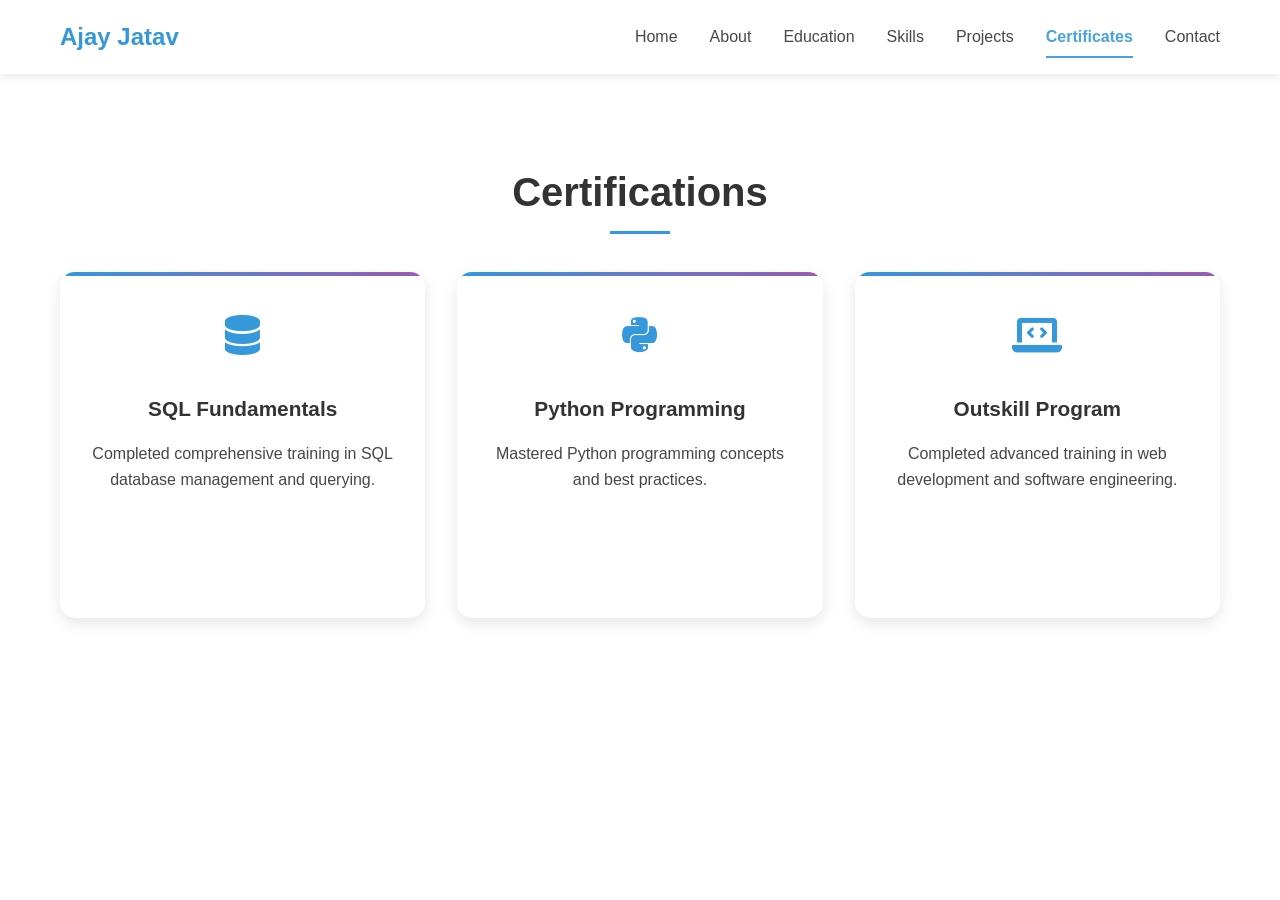
==== certificates.html @ aec564ef "Add files via upload" ====
<!DOCTYPE html>
<html lang="en">
<head>
    <meta charset="UTF-8">
    <meta name="viewport" content="width=device-width, initial-scale=1.0">
    <title>Certificates - Ajay Jatav</title>
    <link rel="stylesheet" href="portfolio-style.css">
    <link href="https://cdnjs.cloudflare.com/ajax/libs/font-awesome/6.0.0/css/all.min.css" rel="stylesheet">
</head>
<body>
    <!-- Navigation -->
    <nav class="navbar">
        <div class="nav-container">
            <div class="nav-logo">
                <a href="index.html">Ajay Jatav</a>
            </div>
            <div class="nav-menu">
                <a href="index.html" class="nav-link">Home</a>
                <a href="about.html" class="nav-link">About</a>
                <a href="education.html" class="nav-link">Education</a>
                <a href="skills.html" class="nav-link">Skills</a>
                <a href="projects.html" class="nav-link">Projects</a>
                <a href="certificates.html" class="nav-link active">Certificates</a>
                <a href="contact.html" class="nav-link">Contact</a>
            </div>
            <div class="hamburger">
                <span></span>
                <span></span>
                <span></span>
            </div>
        </div>
    </nav>

    <!-- Certificates Section -->
    <section id="certificates" class="certificates">
        <div class="container">
            <h2 class="section-title">Certifications</h2>
            <div class="certificates-grid">
                <div class="certificate-card">
                    <div class="certificate-icon">
                        <i class="fas fa-database"></i>
                    </div>
                    <h3>SQL Fundamentals</h3>
                    <p>Completed comprehensive training in SQL database management and querying.</p>
                    <a href="Certificate/SQLcertificate.pdf" target="_blank" class="btn btn-secondary">View Certificate</a>
                </div>
                
                <div class="certificate-card">
                    <div class="certificate-icon">
                        <i class="fab fa-python"></i>
                    </div>
                    <h3>Python Programming</h3>
                    <p>Mastered Python programming concepts and best practices.</p>
                    <a href="Certificate/pythoncertificate.pdf" target="_blank" class="btn btn-secondary">View Certificate</a>
                </div>
                
                <div class="certificate-card">
                    <div class="certificate-icon">
                        <i class="fas fa-laptop-code"></i>
                    </div>
                    <h3>Outskill Program</h3>
                    <p>Completed advanced training in web development and software engineering.</p>
                    <a href="Certificate/outskill.pdf" target="_blank" class="btn btn-secondary">View Certificate</a>
                </div>
            </div>
        </div>
    </section>

    <script src="portfolio-script.js"></script>
</body>
</html>
---- portfolio-style.css ----
/* Theme Variables */
:root {
    /* Light Theme (Default) */
    --bg-color: #ffffff;
    --text-color: #333333;
    --primary-color: #3498db;
    --secondary-color: #2ecc71;
    --accent-color: #9b59b6;
    --card-bg: #ffffff;
    --card-shadow: 0 5px 15px rgba(0, 0, 0, 0.1);
    --nav-bg: rgba(255, 255, 255, 0.95);
    --nav-text: #333333;
    --section-bg: #f9f9f9;
    --border-color: #e0e0e0;
    --hero-overlay: rgba(0, 0, 0, 0.7);
    --input-bg: #ffffff;
    --input-text: #333333;
}

/* Dark Theme */
[data-theme="dark"] {
    --bg-color: #121212;
    --text-color: #f5f5f5;
    --primary-color: #4a90e2;
    --secondary-color: #2ecc71;
    --accent-color: #9b59b6;
    --card-bg: #1e1e1e;
    --card-shadow: 0 5px 15px rgba(0, 0, 0, 0.3);
    --nav-bg: rgba(30, 30, 30, 0.95);
    --nav-text: #f5f5f5;
    --section-bg: #1a1a1a;
    --border-color: #333333;
    --hero-overlay: rgba(0, 0, 0, 0.85);
    --input-bg: #2d2d2d;
    --input-text: #f5f5f5;
}

/* Apply Theme Variables */
body {
    background-color: var(--bg-color);
    color: var(--text-color);
    transition: background-color 0.3s ease, color 0.3s ease;
    font-family: 'Segoe UI', Tahoma, Geneva, Verdana, sans-serif;
    line-height: 1.6;
    overflow-x: hidden;
    padding-top: 80px;
    margin: 0;
    min-height: 100vh;
}

/* Reset and Base Styles */
* {
    margin: 0;
    padding: 0;
    box-sizing: border-box;
}

html {
    scroll-behavior: smooth;
}

.container {
    max-width: 1200px;
    margin: 0 auto;
    padding: 0 20px;
}

/* Navigation */
.navbar {
    position: fixed;
    top: 0;
    width: 100%;
    background: var(--nav-bg);
    color: var(--nav-text);
    backdrop-filter: blur(10px);
    z-index: 1000;
    padding: 1rem 0;
    transition: all 0.3s ease;
    box-shadow: 0 2px 10px rgba(0, 0, 0, 0.1);
}

.nav-container {
    max-width: 1200px;
    margin: 0 auto;
    padding: 0 20px;
    display: flex;
    justify-content: space-between;
    align-items: center;
}

.nav-logo a {
    font-size: 1.5rem;
    font-weight: bold;
    color: var(--primary-color);
    text-decoration: none;
    transition: color 0.3s ease;
}

.nav-logo a:hover {
    color: var(--secondary-color);
}

.nav-menu {
    display: flex;
    gap: 2rem;
}

.nav-link {
    color: var(--nav-text);
    text-decoration: none;
    font-weight: 500;
    transition: color 0.3s ease;
    opacity: 0.9;
    padding: 0.5rem 0;
    position: relative;
}

.nav-link:hover {
    color: var(--primary-color);
    opacity: 1;
}

.nav-link.active {
    color: var(--primary-color);
    font-weight: 600;
}

.nav-link.active::after {
    content: '';
    position: absolute;
    bottom: 0;
    left: 0;
    width: 100%;
    height: 2px;
    background: var(--primary-color);
}

/* Navigation Actions */
.nav-actions {
    display: flex;
    align-items: center;
    gap: 1rem;
}

/* Theme Toggle Button */
.theme-toggle {
    background: none;
    border: none;
    color: var(--nav-text);
    font-size: 1.25rem;
    cursor: pointer;
    padding: 0.5rem;
    border-radius: 50%;
    width: 40px;
    height: 40px;
    display: flex;
    align-items: center;
    justify-content: center;
    transition: all 0.3s ease;
    position: relative;
    overflow: hidden;
    background: var(--card-bg);
}

.theme-toggle i {
    position: absolute;
    transition: all 0.3s ease;
}

.theme-toggle .fa-sun {
    opacity: 0;
    transform: translateY(20px);
}

[data-theme="dark"] .theme-toggle .fa-moon {
    opacity: 0;
    transform: translateY(-20px);
}

[data-theme="dark"] .theme-toggle .fa-sun {
    opacity: 1;
    transform: translateY(0);
}

.theme-toggle:hover {
    background: var(--primary-color);
    color: white;
    transform: scale(1.1);
}

.hamburger {
    display: none;
    flex-direction: column;
    cursor: pointer;
    width: 30px;
    height: 24px;
    justify-content: space-between;
}

.hamburger span {
    width: 100%;
    height: 3px;
    background: var(--nav-text);
    transition: all 0.3s ease;
    border-radius: 2px;
}

/* Portfolio Image */
.portfolio-image-container {
    text-align: center;
    margin: -100px auto 2rem; /* Pull the image up slightly */
    max-width: 300px;
    border-radius: 15px;
    overflow: hidden;
    box-shadow: 0 15px 40px rgba(0, 0, 0, 0.3);
    border: 5px solid rgba(255, 255, 255, 0.1);
    transition: transform 0.3s ease, box-shadow 0.3s ease;
}

.portfolio-image {
    width: 100%;
    height: auto;
    display: block;
    transition: transform 0.3s ease;
}

.portfolio-image:hover {
    transform: translateY(-5px);
    box-shadow: 0 15px 40px rgba(0, 0, 0, 0.3);
}

/* Animated Gradient Background */
@keyframes gradientBG {
    0% { background-position: 0% 50%; }
    50% { background-position: 100% 50%; }
    100% { background-position: 0% 50%; }
}

/* Hero Section */
.hero {
    position: relative;
    min-height: 100vh;
    margin: 0;
    padding: 80px 0; /* Account for fixed navbar */
    overflow: hidden;
    background: linear-gradient(-45deg, #0f2027, #203a43, #2c5364, #0f2027);
    background-size: 400% 400%;
    animation: gradientBG 18s ease infinite;
    display: flex;
    align-items: center;
}

.hero-overlay {
    position: absolute;
    top: 0;
    left: 0;
    width: 100%;
    height: 100%;
    z-index: 2;
    pointer-events: none;
}

.hero-name {
    font-size: 6rem;
    font-weight: 800;
    color: rgba(255, 255, 255, 0.9);
    text-transform: uppercase;
    letter-spacing: 5px;
    margin-bottom: 0.5rem;
    text-shadow: 2px 2px 4px rgba(0, 0, 0, 0.5);
}

.hero-portfolio {
    font-size: 3.5rem;
    font-weight: 600;
    color: rgba(255, 255, 255, 0.85);
    letter-spacing: 3px;
    text-shadow: 2px 2px 4px rgba(0, 0, 0, 0.4);
    margin-bottom: 2rem;
}

.hero-container {
    width: 100%;
    max-width: 1200px;
    margin: 0 auto;
    padding: 0 2rem;
    box-sizing: border-box;
}

.hero-content {
    display: flex;
    flex-wrap: wrap;
    align-items: center;
    gap: 4rem;
    max-width: 100%;
    margin: 0 auto;
}

.hero-text {
    flex: 1;
    min-width: 300px;
    max-width: 600px;
    padding: 2rem 0;
    text-align: left;
}

.hero-image-container {
    flex: 1;
    min-width: 300px;
    max-width: 500px;
    position: relative;
    margin: 0 auto;
}

.profile-image-wrapper {
    position: relative;
    border-radius: 20px;
    overflow: hidden;
    box-shadow: 0 20px 40px rgba(0, 0, 0, 0.3);
    background: rgba(255, 255, 255, 0.05);
    border: 1px solid rgba(255, 255, 255, 0.1);
    transition: transform 0.3s ease, box-shadow 0.3s ease;
}

.profile-image-wrapper:hover {
    transform: translateY(-5px);
    box-shadow: 0 25px 50px rgba(0, 0, 0, 0.4);
}

.profile-image {
    width: 100%;
    height: auto;
    display: block;
    border-radius: 20px;
    transition: transform 0.5s ease;
}

.profile-image-wrapper:hover .profile-image {
    transform: scale(1.02);
}

.hero-content:hover {
    transform: translateY(-5px);
    box-shadow: 0 20px 40px rgba(0, 0, 0, 0.3);
}

.hero-title {
    font-size: 2.5rem;
    margin-bottom: 1.5rem;
    color: #fff;
    text-shadow: 0 2px 4px rgba(0, 0, 0, 0.3);
    line-height: 1.3;
}

.hero-subtitle {
    font-size: 1.5rem;
    margin-bottom: 1.5rem;
    color: #f0f0f0;
    text-shadow: 0 1px 2px rgba(0, 0, 0, 0.3);
}

.hero-description {
    font-size: 1.1rem;
    margin-bottom: 2rem;
    color: #e0e0e0;
    line-height: 1.7;
}

.hero-image {
    flex: 0 0 auto;
}

.profile-img {
    width: 350px;
    height: 350px;
    border-radius: 50%;
    object-fit: cover;
    border: 5px solid rgba(255, 255, 255, 0.3);
    box-shadow: 0 20px 40px rgba(0, 0, 0, 0.3);
    transition: transform 0.3s ease;
}

.profile-img:hover {
    transform: scale(1.05);
}

/* Buttons */
.btn {
    padding: 12px 30px;
    border-radius: 50px;
    text-decoration: none;
    font-weight: 600;
    transition: all 0.3s ease;
    display: inline-block;
    text-align: center;
    cursor: pointer;
    border: 2px solid transparent;
    font-size: 1rem;
    margin: 0.5rem;
}

.btn-primary {
    background: var(--primary-color);
    color: white;
    border-color: var(--primary-color);
}

.btn-primary:hover {
    background: transparent;
    color: var(--primary-color);
    transform: translateY(-3px);
    box-shadow: 0 10px 20px rgba(0, 0, 0, 0.2);
}

.btn-secondary {
    background: transparent;
    color: white;
    border-color: white;
}

.btn-secondary:hover {
    background: white;
    color: var(--primary-color);
    transform: translateY(-3px);
    box-shadow: 0 10px 20px rgba(0, 0, 0, 0.2);
}

.btn-outline {
    background: transparent;
    color: var(--primary-color);
    border: 2px solid var(--primary-color);
}

.btn-outline:hover {
    background: var(--primary-color);
    color: white;
    transform: translateY(-3px);
}

.hero-buttons {
    display: flex;
    gap: 1rem;
    margin: 2rem 0;
    flex-wrap: wrap;
}

.social-links {
    display: flex;
    gap: 1.5rem;
    margin-top: 2rem;
}

.social-links a {
    color: white;
    font-size: 1.5rem;
    transition: all 0.3s ease;
    width: 50px;
    height: 50px;
    display: flex;
    align-items: center;
    justify-content: center;
    border-radius: 50%;
    background: rgba(255, 255, 255, 0.1);
}

.social-links a:hover {
    color: var(--primary-color);
    background: white;
    transform: translateY(-5px);
    box-shadow: 0 5px 15px rgba(0, 0, 0, 0.3);
}

/* Section Styles */
section {
    padding: 80px 0;
    position: relative;
    z-index: 1;
}

.section-title {
    text-align: center;
    font-size: 2.5rem;
    margin-bottom: 3rem;
    color: var(--text-color);
    position: relative;
}

.section-title::after {
    content: '';
    position: absolute;
    bottom: -10px;
    left: 50%;
    transform: translateX(-50%);
    width: 60px;
    height: 3px;
    background: var(--primary-color);
}

/* About Page */
.about-content {
    max-width: 800px;
    margin: 0 auto;
}

.about-text p {
    font-size: 1.1rem;
    margin-bottom: 1.5rem;
    line-height: 1.8;
    color: var(--text-color);
}

.personal-info {
    display: grid;
    grid-template-columns: repeat(auto-fit, minmax(250px, 1fr));
    gap: 1rem;
    margin-top: 2rem;
}

.info-item {
    background: var(--card-bg);
    padding: 1.5rem;
    border-radius: 10px;
    box-shadow: var(--card-shadow);
    transition: transform 0.3s ease;
}

.info-item:hover {
    transform: translateY(-5px);
}

.info-item strong {
    color: var(--primary-color);
    display: block;
    margin-bottom: 0.5rem;
}

/* Education Page */
.education-timeline {
    max-width: 800px;
    margin: 0 auto;
    position: relative;
}

.education-timeline::before {
    content: '';
    position: absolute;
    left: 50%;
    transform: translateX(-50%);
    width: 2px;
    height: 100%;
    background: var(--primary-color);
}

.timeline-item {
    display: flex;
    justify-content: flex-end;
    padding-right: 60px;  
    position: relative;
    margin: 40px 0;  
    width: 50%;
    min-height: 120px;  
}

.timeline-item:nth-child(odd) {
    align-self: flex-end;
    justify-content: flex-start;
    padding-left: 60px;  
    padding-right: 0;
}

.timeline-item:nth-child(even) {
    left: 50%;
}

.timeline-item:nth-child(odd) .timeline-dot {
    left: -10px;
    right: auto;
}

.timeline-dot {
    height: 20px;
    width: 20px;
    border-radius: 50%;
    background: var(--primary-color);
    position: absolute;
    right: -10px;
    top: 25%;  
    z-index: 1;
    border: 3px solid var(--bg-color);  
    box-shadow: 0 0 0 3px var(--primary-color);  
}

.timeline-content {
    background: var(--card-bg);
    padding: 25px;
    border-radius: 10px;
    box-shadow: var(--card-shadow);
    width: 100%;
    transition: transform 0.3s ease;
}

.timeline-content:hover {
    transform: translateY(-5px);
}

.timeline-content h3 {
    color: var(--text-color);
    margin-bottom: 5px;
    font-size: 1.3rem;
}

.timeline-content h4 {
    color: var(--primary-color);
    margin-bottom: 10px;
    font-size: 1.1rem;
}

.timeline-date {
    background: var(--primary-color);
    color: white;
    padding: 5px 15px;
    border-radius: 15px;
    font-size: 0.9rem;
    display: inline-block;
    margin-bottom: 10px;
}

.timeline-content p {
    color: var(--text-color);
    opacity: 0.9;
    line-height: 1.6;
}

/* Skills Page */
.skills-grid {
    display: grid;
    grid-template-columns: repeat(auto-fit, minmax(280px, 1fr));
    gap: 2rem;
}

.skill-category {
    background: var(--card-bg);
    padding: 2rem;
    border-radius: 15px;
    box-shadow: var(--card-shadow);
    text-align: center;
    transition: transform 0.3s ease;
}

.skill-category:hover {
    transform: translateY(-5px);
}

.skill-category h3 {
    color: var(--text-color);
    margin-bottom: 1.5rem;
    font-size: 1.3rem;
}

.skill-items {
    display: flex;
    flex-wrap: wrap;
    gap: 0.5rem;
    justify-content: center;
}

.skill-tag {
    background: linear-gradient(45deg, var(--primary-color), var(--accent-color));
    color: white;
    padding: 8px 16px;
    border-radius: 25px;
    font-size: 0.9rem;
    font-weight: 500;
    transition: transform 0.3s ease;
}

.skill-tag:hover {
    transform: scale(1.05);
}

/* Projects Page */
.projects-grid {
    display: grid;
    grid-template-columns: repeat(auto-fit, minmax(350px, 1fr));
    gap: 2rem;
}

.project-card {
    background: var(--card-bg);
    border-radius: 15px;
    padding: 2rem;
    box-shadow: var(--card-shadow);
    transition: transform 0.3s ease;
}

.project-card:hover {
    transform: translateY(-10px);
}

.project-header {
    display: flex;
    justify-content: space-between;
    align-items: center;
    margin-bottom: 1rem;
}

.project-header h3 {
    color: var(--text-color);
    font-size: 1.5rem;
}

.project-links {
    display: flex;
    gap: 0.5rem;
}

.project-link {
    color: var(--primary-color);
    font-size: 1.2rem;
    transition: color 0.3s ease;
    padding: 5px;
}

.project-link:hover {
    color: var(--secondary-color);
    transform: scale(1.2);
}

.project-description {
    color: var(--text-color);
    opacity: 0.9;
    margin-bottom: 1.5rem;
    line-height: 1.6;
}

.project-tech {
    display: flex;
    flex-wrap: wrap;
    gap: 0.5rem;
}

.tech-tag {
    background: var(--section-bg);
    color: var(--text-color);
    padding: 5px 12px;
    border-radius: 15px;
    font-size: 0.8rem;
    border: 1px solid var(--border-color);
}

/* Certificates Page */
.certificates-grid {
    display: grid;
    grid-template-columns: repeat(auto-fit, minmax(300px, 1fr));
    gap: 2rem;
}

.certificate-card {
    background: var(--card-bg);
    border-radius: 15px;
    padding: 2rem;
    box-shadow: var(--card-shadow);
    transition: transform 0.3s ease;
    text-align: center;
    position: relative;
    overflow: hidden;
}

.certificate-card:hover {
    transform: translateY(-5px);
}

.certificate-card::before {
    content: '';
    position: absolute;
    top: 0;
    left: 0;
    right: 0;
    height: 4px;
    background: linear-gradient(45deg, var(--primary-color), var(--accent-color));
}

.certificate-icon {
    font-size: 2.5rem;
    color: var(--primary-color);
    margin-bottom: 1.5rem;
}

.certificate-card h3 {
    color: var(--text-color);
    margin-bottom: 1rem;
    font-size: 1.3rem;
}

.certificate-card p {
    color: var(--text-color);
    opacity: 0.9;
    margin-bottom: 1.5rem;
    line-height: 1.6;
}

/* Contact Page */
.contact-content {
    display: grid;
    grid-template-columns: 1.2fr 0.8fr;
    gap: 3rem;
    align-items: start;
    max-width: 1100px;
    margin: 0 auto;
    padding: 0 20px;
}

.contact-info h3 {
    margin-bottom: 1.5rem;
    color: var(--primary-color);
    font-size: 2rem;
    font-weight: 600;
}

.contact-info p {
    color: var(--text-color);
    opacity: 0.9;
    margin-bottom: 2.5rem;
    line-height: 1.7;
    font-size: 1.05rem;
}

.contact-details {
    margin: 2rem 0;
}

.contact-item {
    display: flex;
    align-items: flex-start;
    gap: 1.2rem;
    margin-bottom: 1.8rem;
    background: var(--card-bg);
    padding: 1.2rem;
    border-radius: 10px;
    box-shadow: var(--card-shadow);
    transition: transform 0.3s ease;
}

.contact-item:hover {
    transform: translateY(-3px);
}

.contact-item i {
    color: var(--primary-color);
    width: 24px;
    height: 24px;
    display: flex;
    align-items: center;
    justify-content: center;
    background: rgba(52, 152, 219, 0.1);
    padding: 10px;
    border-radius: 8px;
    font-size: 1.1rem;
}

.contact-item h4 {
    color: var(--text-color);
    margin-bottom: 0.3rem;
    font-size: 1rem;
}

.contact-item a, .contact-item p {
    color: var(--text-color);
    text-decoration: none;
    opacity: 0.9;
    transition: color 0.3s ease;
}

.contact-item a:hover {
    color: var(--primary-color);
}

.social-links-contact {
    display: flex;
    gap: 1rem;
    margin-top: 2rem;
}

.social-links-contact a {
    color: var(--text-color);
    font-size: 1.5rem;
    transition: all 0.3s ease;
    width: 50px;
    height: 50px;
    display: flex;
    align-items: center;
    justify-content: center;
    border-radius: 50%;
    background: var(--card-bg);
    box-shadow: var(--card-shadow);
}

.social-links-contact a:hover {
    color: white;
    background: var(--primary-color);
    transform: translateY(-3px);
}

.contact-form {
    background: var(--card-bg);
    padding: 2.5rem;
    border-radius: 15px;
    box-shadow: var(--card-shadow);
    position: sticky;
    top: 100px;
}

.form-group {
    margin-bottom: 1.5rem;
}

.form-group input,
.form-group textarea {
    width: 100%;
    padding: 12px;
    border: 1px solid var(--border-color);
    border-radius: 10px;
    background: var(--input-bg);
    color: var(--input-text);
    font-size: 1rem;
    font-family: inherit;
    transition: all 0.3s ease;
}

.form-group input:focus,
.form-group textarea:focus {
    outline: none;
    border-color: var(--primary-color);
    box-shadow: 0 0 0 2px rgba(52, 152, 219, 0.2);
}

.form-group textarea {
    min-height: 150px;
    resize: vertical;
}

/* Footer */
.footer {
    background: var(--card-bg);
    color: var(--text-color);
    text-align: center;
    padding: 2rem 0;
    margin-top: 3rem;
    border-top: 1px solid var(--border-color);
}

.footer p {
    margin: 0.5rem 0;
    opacity: 0.8;
}

/* Responsive Design */
@media (max-width: 992px) {
    .hero-content {
        flex-direction: column-reverse;
        text-align: center;
        gap: 2rem;
        padding: 2rem 0;
    }
    
    .hero-text {
        text-align: center;
        max-width: 100%;
        padding: 0 1rem;
    }
    
    .hero-image-container {
        max-width: 400px;
        margin: 0 auto;
    }
    
    .hero-buttons {
        justify-content: center;
    }
    
    .hero-container {
        flex-direction: column;
        text-align: center;
        gap: 2rem;
        padding-top: 100px;
    }
    
    .hero-content {
        width: 90%;
        max-width: 100%;
        margin: 1rem auto;
        padding: 2rem;
    }
    
    .hero-name {
        font-size: 3.5rem;
    }
    
    .hero-portfolio {
        font-size: 1.8rem;
    }
    
    .contact-content {
        grid-template-columns: 1fr;
        gap: 2rem;
    }
    
    .contact-form {
        position: static;
        margin-top: 2rem;
    }
        gap: 2rem;
    }
    
    .timeline-item {
        width: 100%;
        padding-left: 60px;
        padding-right: 20px;
        margin: 30px 0;
    }
    
    .timeline-item:nth-child(even) {
        left: 0;
    }
    
    .education-timeline::before {
        left: 40px;
    }
    
    .timeline-dot {
        left: 30px;
        right: auto;
        top: 20px;
    }
    
    .timeline-item:nth-child(odd) {
        padding-left: 60px;
        padding-right: 20px;
    }
}

@media (max-width: 768px) {
    .hero-container {
        padding-top: 80px;
    }
    
    .hero-content {
        padding: 1.5rem;
        margin: 1rem;
        width: calc(100% - 2rem);
    }
    
    .hero-name {
        font-size: 2.5rem;
    }
    
    .hero-portfolio {
        font-size: 1.5rem;
    }
    
    .hamburger {
        display: flex;
    }
    
    .nav-menu {
        display: none;
        position: absolute;
        top: 100%;
        left: 0;
        right: 0;
        background: var(--nav-bg);
        flex-direction: column;
        padding: 1rem;
        box-shadow: 0 10px 20px rgba(0, 0, 0, 0.1);
    }
    
    .nav-menu.active {
        display: flex;
    }
    
    .hero-name {
        font-size: 3rem;
    }
    
    .hero-portfolio {
        font-size: 2rem;
    }
    
    .hero-title {
        font-size: 2rem;
    }
    
    .hero-subtitle {
        font-size: 1.2rem;
    }
    
    .hero-description {
        font-size: 1rem;
    }
    
    .profile-img {
        width: 250px;
        height: 250px;
    }
    
    .section-title {
        font-size: 2rem;
    }
    
    .projects-grid,
    .certificates-grid,
    .skills-grid {
        grid-template-columns: 1fr;
    }
    
    .hero-buttons {
        flex-direction: column;
        align-items: center;
    }
    
    .btn {
        width: 100%;
        max-width: 300px;
    }
    
    .portfolio-image-container {
        margin: 0 auto 1.5rem;
        max-width: 90%;
    }
}

@media (max-width: 480px) {
    .hero-name {
        font-size: 2.5rem;
    }
    
    .hero-portfolio {
        font-size: 1.8rem;
    }
    
    .hero-title {
        font-size: 1.8rem;
    }
    
    .hero-content {
        padding: 1.5rem;
    }
    
    .profile-img {
        width: 200px;
        height: 200px;
    }
}

/* Animation for mobile menu */
.hamburger.active span:nth-child(1) {
    transform: rotate(45deg) translate(6px, 6px);
}

.hamburger.active span:nth-child(2) {
    opacity: 0;
}

.hamburger.active span:nth-child(3) {
    transform: rotate(-45deg) translate(6px, -6px);
}
/* ===== HERO FINAL ALIGNMENT FIX ===== */

.hero {
  min-height: 100vh;
  display: flex;
  align-items: center;
}

/* Center hero content and prevent edge touching */
.hero-container {
  max-width: 1200px;
  margin: 0 auto;
  padding: 0 48px; /* prevents image touching screen edge */
}

/* Two-column layout */
.hero-content {
  display: flex;
  align-items: center;       /* vertical centering */
  justify-content: space-between;
  gap: 64px;
}

/* Text spacing improvement */
.hero-text p {
  line-height: 1.6;
}

/* Image column alignment */
.hero-image-container {
  display: flex;
  justify-content: center;
  align-items: center;
}

/* Profile image styling */
.profile-image-wrapper {
  display: flex;
  justify-content: center;
  align-items: center;
}

.profile-image {
  max-width: 320px;
  width: 100%;
  border-radius: 16px;
}
/* ===== Hero Section Final Polish (Optional) ===== */

/* Improve heading readability */
.hero-title {
  line-height: 1.15;
}

/* Balance image size so it doesn't dominate */
.profile-image {
  max-width: 300px;
  width: 100%;
  height: auto;
}

/* Better spacing between buttons */
.hero-buttons {
  display: flex;
  gap: 16px;
  flex-wrap: wrap;
}

/* Clean social icon alignment */
.social-links {
  margin-top: 20px;
  display: flex;
  gap: 14px;
  align-items: center;
}

/* Slight depth to image card */
.profile-image-wrapper {
  padding: 14px;
  border-radius: 18px;
  background: rgba(255, 255, 255, 0.06);
  backdrop-filter: blur(6px);
}

/* Responsive tweak for small screens */
@media (max-width: 768px) {
  .hero-content {
    flex-direction: column;
    text-align: center;
  }

  .hero-buttons,
  .social-links {
    justify-content: center;
  }

  .profile-image {
    max-width: 260px;
    margin-top: 20px;
  }
}
.profile-image {
  max-width: 280px; /* was 300 */
}
.hero-text {
  padding-top: 20px;
}
.btn:hover {
  transform: translateY(-2px);
  transition: all 0.3s ease;
}
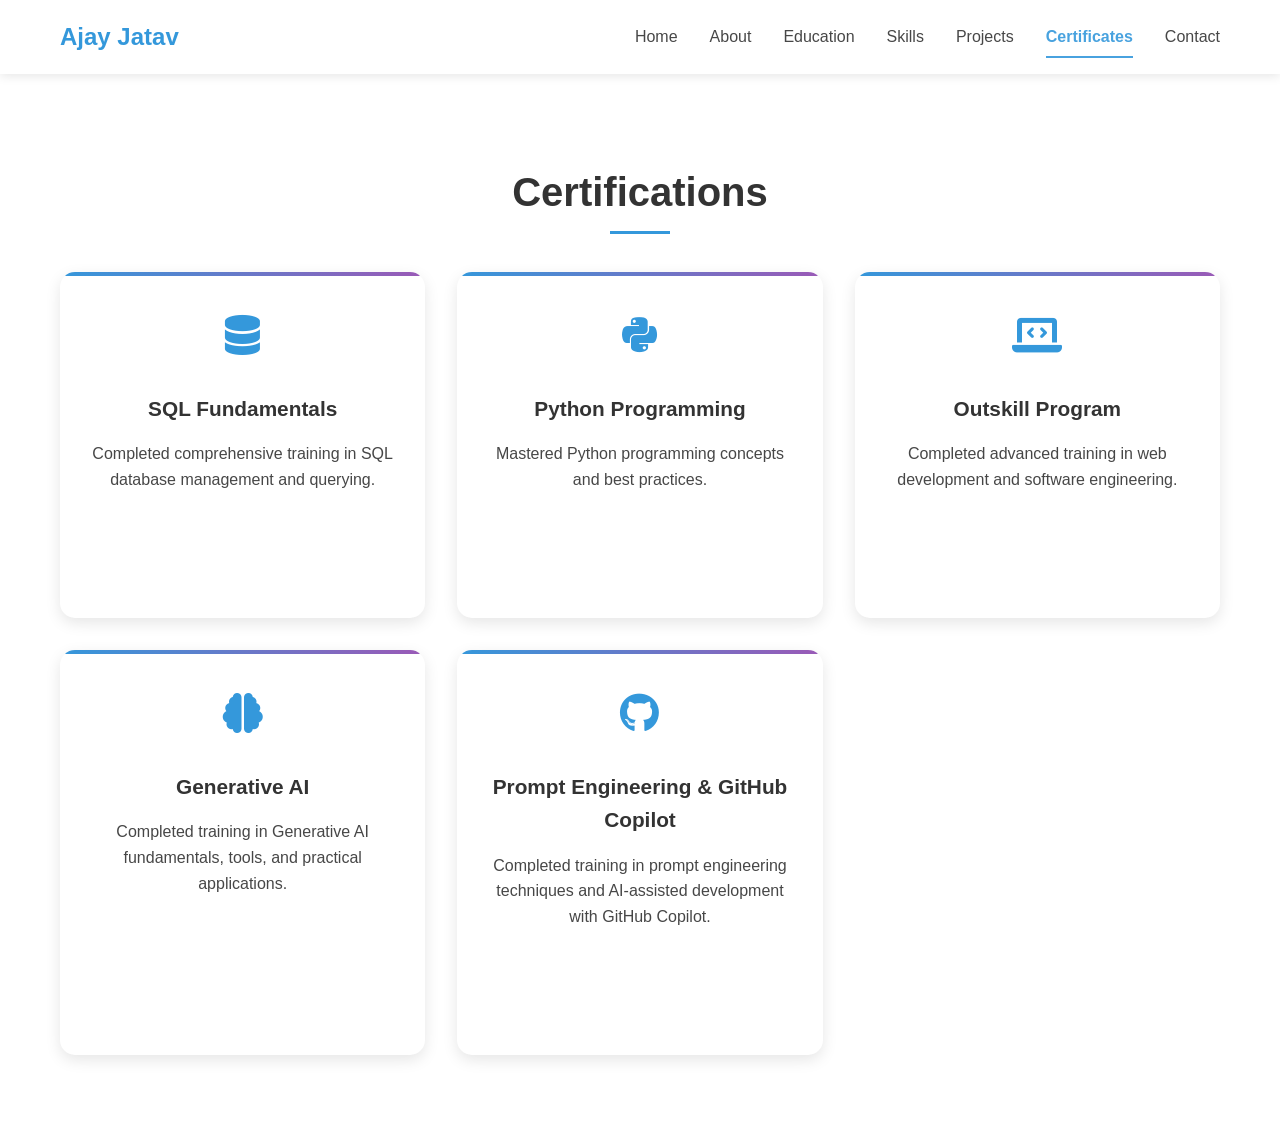
==== commit 32bbfc35: "Add Generative AI and Prompt Engineering & GitHub Copilot certificates" ====
--- a/certificates.html
+++ b/certificates.html
@@ -42,7 +42,7 @@
                     </div>
                     <h3>SQL Fundamentals</h3>
                     <p>Completed comprehensive training in SQL database management and querying.</p>
-                    <a href="Certificate/SQLcertificate.pdf" target="_blank" class="btn btn-secondary">View Certificate</a>
+                    <a href="SQLcertificate.pdf" target="_blank" class="btn btn-secondary">View Certificate</a>
                 </div>
                 
                 <div class="certificate-card">
@@ -51,7 +51,7 @@
                     </div>
                     <h3>Python Programming</h3>
                     <p>Mastered Python programming concepts and best practices.</p>
-                    <a href="Certificate/pythoncertificate.pdf" target="_blank" class="btn btn-secondary">View Certificate</a>
+                    <a href="pythoncertificate.pdf" target="_blank" class="btn btn-secondary">View Certificate</a>
                 </div>
                 
                 <div class="certificate-card">
@@ -60,7 +60,25 @@
                     </div>
                     <h3>Outskill Program</h3>
                     <p>Completed advanced training in web development and software engineering.</p>
-                    <a href="Certificate/outskill.pdf" target="_blank" class="btn btn-secondary">View Certificate</a>
+                    <a href="outskill.pdf" target="_blank" class="btn btn-secondary">View Certificate</a>
+                </div>
+                
+                <div class="certificate-card">
+                    <div class="certificate-icon">
+                        <i class="fas fa-brain"></i>
+                    </div>
+                    <h3>Generative AI</h3>
+                    <p>Completed training in Generative AI fundamentals, tools, and practical applications.</p>
+                    <a href="GEN_AI_Certificate.pdf" target="_blank" class="btn btn-secondary">View Certificate</a>
+                </div>
+                
+                <div class="certificate-card">
+                    <div class="certificate-icon">
+                        <i class="fab fa-github"></i>
+                    </div>
+                    <h3>Prompt Engineering &amp; GitHub Copilot</h3>
+                    <p>Completed training in prompt engineering techniques and AI-assisted development with GitHub Copilot.</p>
+                    <a href="Prompt_EngAndGithubCopilot.pdf" target="_blank" class="btn btn-secondary">View Certificate</a>
                 </div>
             </div>
         </div>
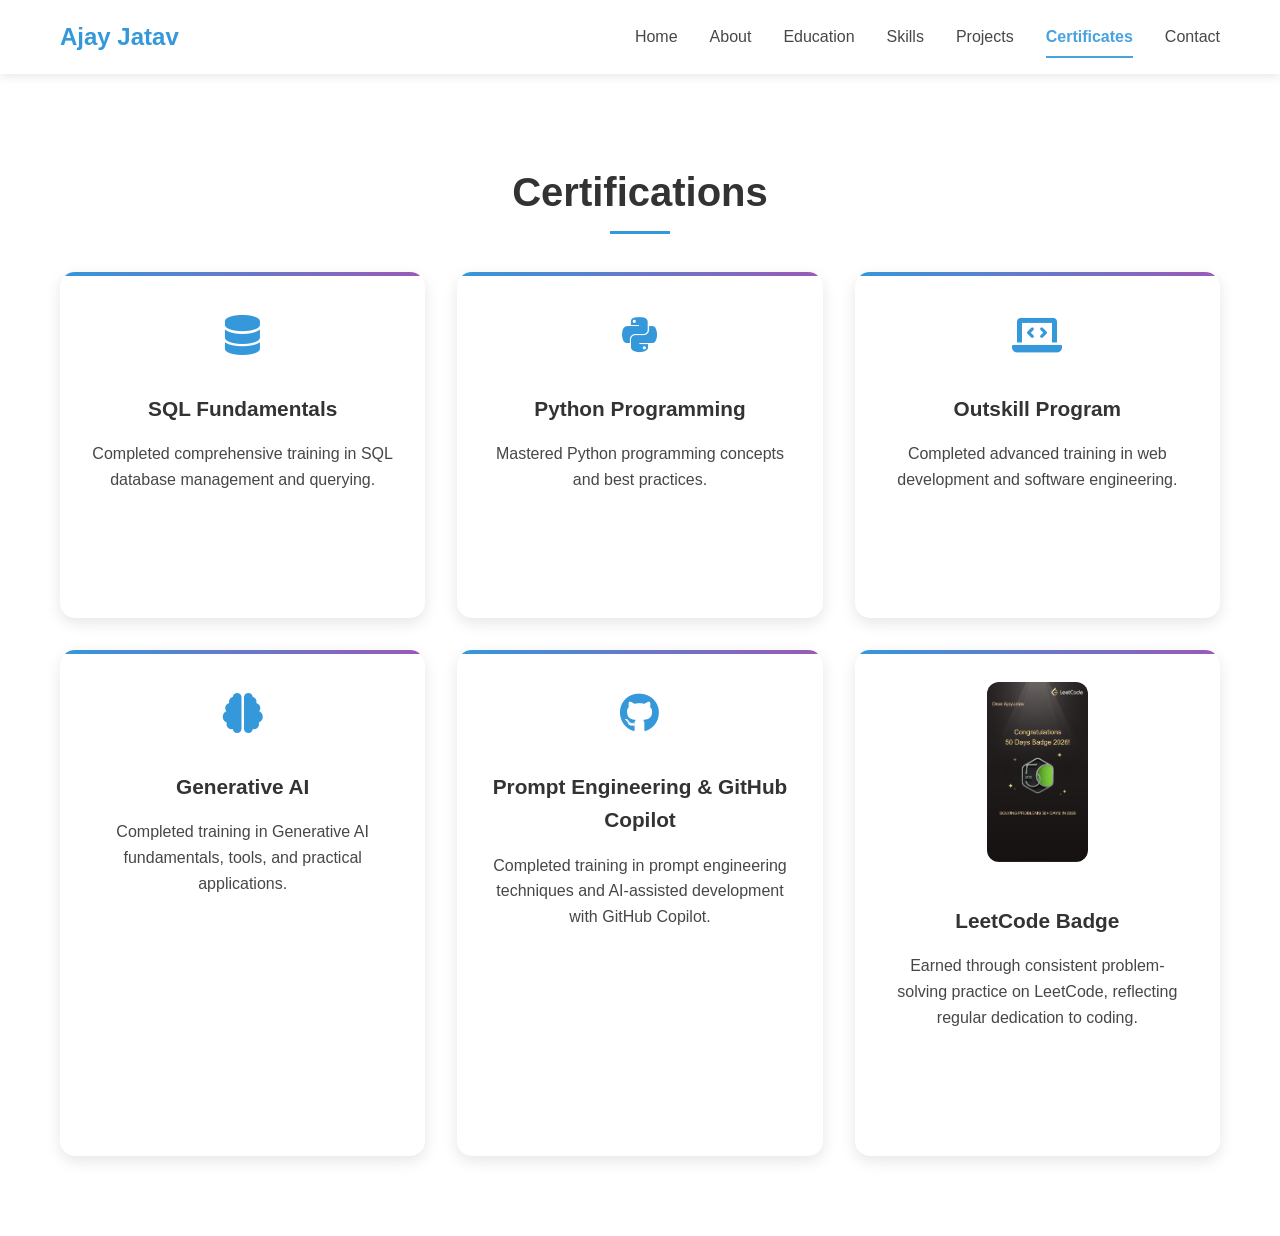
==== commit e4ab6e51: "Add LeetCode badge to certificates section" ====
--- a/certificates.html
+++ b/certificates.html
@@ -80,6 +80,15 @@
                     <p>Completed training in prompt engineering techniques and AI-assisted development with GitHub Copilot.</p>
                     <a href="Prompt_EngAndGithubCopilot.pdf" target="_blank" class="btn btn-secondary">View Certificate</a>
                 </div>
+                
+                <div class="certificate-card">
+                    <div class="certificate-icon">
+                        <img src="LeetCode_Badge.png" alt="LeetCode Badge" style="max-width: 130px; max-height: 180px; border-radius: 12px;">
+                    </div>
+                    <h3>LeetCode Badge</h3>
+                    <p>Earned through consistent problem-solving practice on LeetCode, reflecting regular dedication to coding.</p>
+                    <a href="LeetCode_Badge.png" target="_blank" class="btn btn-secondary">View Badge</a>
+                </div>
             </div>
         </div>
     </section>
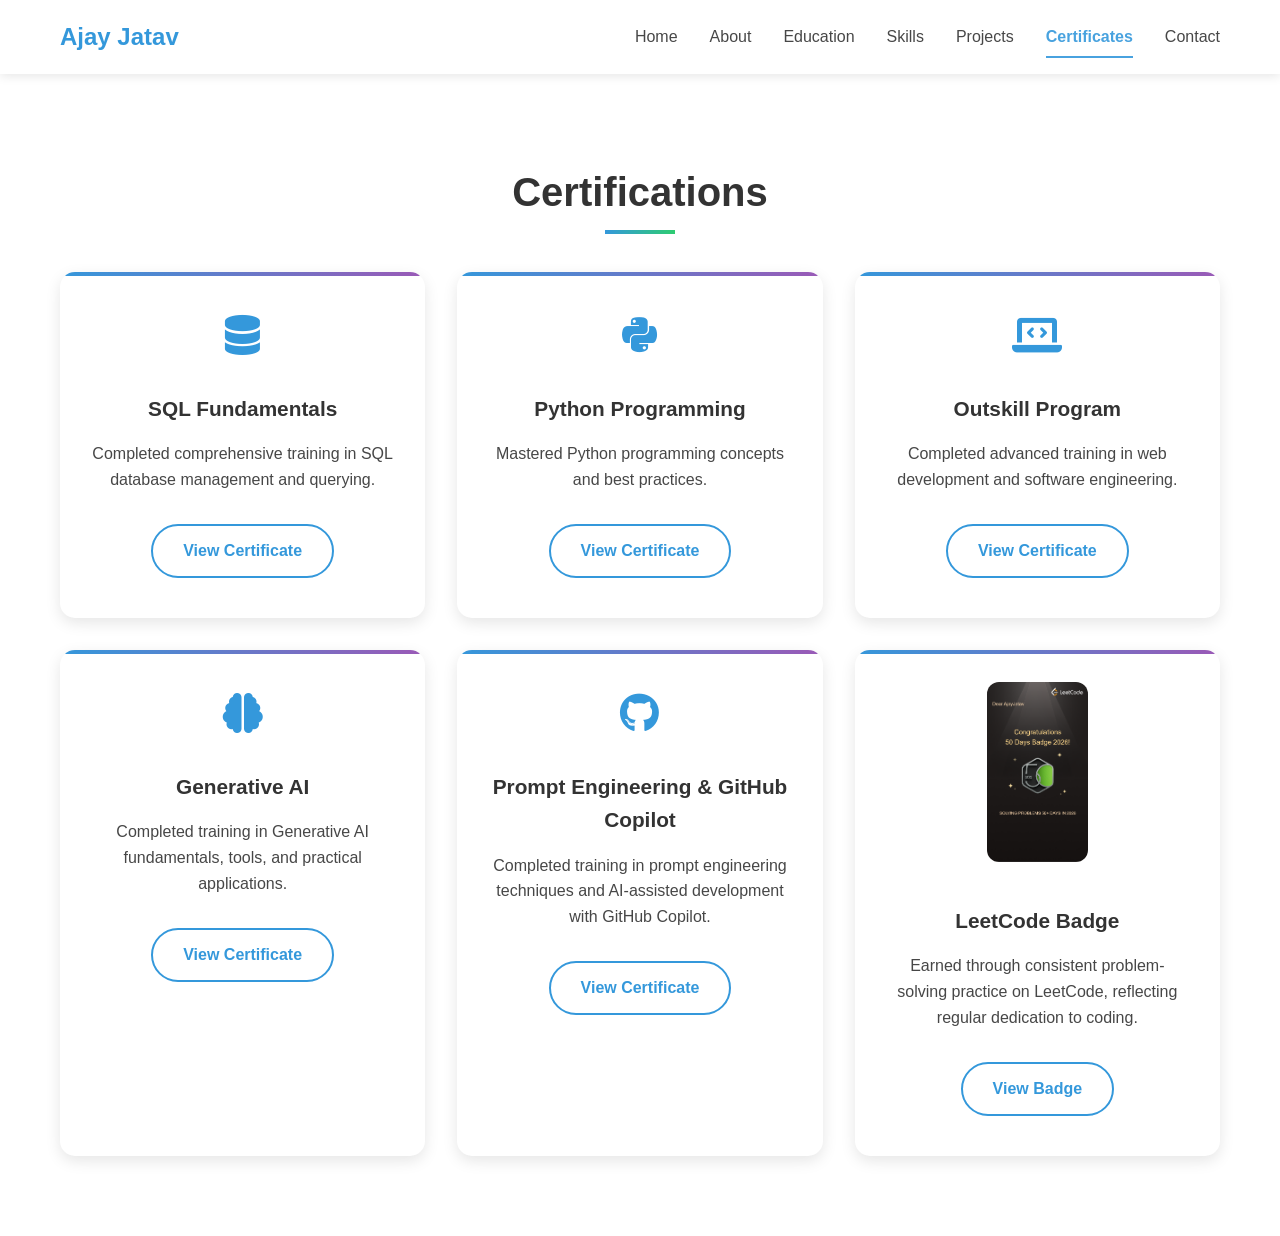
==== commit 102802e0: "Redesign home page as scrollable landing, add visual polish across site" ====
--- a/certificates.html
+++ b/certificates.html
@@ -42,7 +42,7 @@
                     </div>
                     <h3>SQL Fundamentals</h3>
                     <p>Completed comprehensive training in SQL database management and querying.</p>
-                    <a href="SQLcertificate.pdf" target="_blank" class="btn btn-secondary">View Certificate</a>
+                    <a href="SQLcertificate.pdf" target="_blank" class="btn btn-outline">View Certificate</a>
                 </div>
                 
                 <div class="certificate-card">
@@ -51,7 +51,7 @@
                     </div>
                     <h3>Python Programming</h3>
                     <p>Mastered Python programming concepts and best practices.</p>
-                    <a href="pythoncertificate.pdf" target="_blank" class="btn btn-secondary">View Certificate</a>
+                    <a href="pythoncertificate.pdf" target="_blank" class="btn btn-outline">View Certificate</a>
                 </div>
                 
                 <div class="certificate-card">
@@ -60,7 +60,7 @@
                     </div>
                     <h3>Outskill Program</h3>
                     <p>Completed advanced training in web development and software engineering.</p>
-                    <a href="outskill.pdf" target="_blank" class="btn btn-secondary">View Certificate</a>
+                    <a href="outskill.pdf" target="_blank" class="btn btn-outline">View Certificate</a>
                 </div>
                 
                 <div class="certificate-card">
@@ -69,7 +69,7 @@
                     </div>
                     <h3>Generative AI</h3>
                     <p>Completed training in Generative AI fundamentals, tools, and practical applications.</p>
-                    <a href="GEN_AI_Certificate.pdf" target="_blank" class="btn btn-secondary">View Certificate</a>
+                    <a href="GEN_AI_Certificate.pdf" target="_blank" class="btn btn-outline">View Certificate</a>
                 </div>
                 
                 <div class="certificate-card">
@@ -78,7 +78,7 @@
                     </div>
                     <h3>Prompt Engineering &amp; GitHub Copilot</h3>
                     <p>Completed training in prompt engineering techniques and AI-assisted development with GitHub Copilot.</p>
-                    <a href="Prompt_EngAndGithubCopilot.pdf" target="_blank" class="btn btn-secondary">View Certificate</a>
+                    <a href="Prompt_EngAndGithubCopilot.pdf" target="_blank" class="btn btn-outline">View Certificate</a>
                 </div>
                 
                 <div class="certificate-card">
@@ -87,7 +87,7 @@
                     </div>
                     <h3>LeetCode Badge</h3>
                     <p>Earned through consistent problem-solving practice on LeetCode, reflecting regular dedication to coding.</p>
-                    <a href="LeetCode_Badge.png" target="_blank" class="btn btn-secondary">View Badge</a>
+                    <a href="LeetCode_Badge.png" target="_blank" class="btn btn-outline">View Badge</a>
                 </div>
             </div>
         </div>
--- a/portfolio-style.css
+++ b/portfolio-style.css
@@ -1275,3 +1275,199 @@
   transform: translateY(-2px);
   transition: all 0.3s ease;
 }
+
+/* =========================================================
+   Frontend polish: colors, backgrounds, buttons, scroll home
+   ========================================================= */
+
+/* Vibrant animated hero gradient (brand blue -> green) */
+.hero {
+    background-image: linear-gradient(-45deg, #1a2a6c, #2a5298, #3498db, #2ecc71);
+}
+
+/* Gradient accent underline on every section title */
+.section-title::after {
+    background: linear-gradient(90deg, var(--primary-color), var(--secondary-color));
+    height: 4px;
+    width: 70px;
+}
+
+/* Richer primary button: gradient + glow on hover */
+.btn-primary {
+    background: linear-gradient(135deg, var(--primary-color), var(--secondary-color));
+    color: #fff;
+    border: none;
+}
+.btn-primary:hover {
+    background: linear-gradient(135deg, var(--secondary-color), var(--primary-color));
+    color: #fff;
+    transform: translateY(-3px);
+    box-shadow: 0 10px 25px rgba(52, 152, 219, 0.4);
+}
+.btn-outline:hover {
+    transform: translateY(-3px);
+    box-shadow: 0 10px 25px rgba(52, 152, 219, 0.25);
+}
+.btn-secondary:hover {
+    transform: translateY(-3px);
+    box-shadow: 0 10px 25px rgba(0, 0, 0, 0.25);
+}
+
+/* Soft glow on card hover across the site */
+.project-card:hover,
+.skill-category:hover,
+.info-item:hover,
+.timeline-content:hover,
+.certificate-card:hover {
+    box-shadow: 0 18px 35px rgba(52, 152, 219, 0.18);
+}
+.skill-tag:hover {
+    box-shadow: 0 6px 16px rgba(52, 152, 219, 0.3);
+}
+
+/* Gradient ring around the hero profile photo */
+.profile-image-wrapper {
+    padding: 6px;
+    background: linear-gradient(135deg, rgba(255, 255, 255, 0.45), rgba(255, 255, 255, 0.05));
+    border: 1px solid rgba(255, 255, 255, 0.18);
+}
+
+/* Scroll-down indicator on the hero */
+.scroll-indicator {
+    position: absolute;
+    bottom: 26px;
+    left: 50%;
+    transform: translateX(-50%);
+    color: rgba(255, 255, 255, 0.85);
+    text-decoration: none;
+    text-align: center;
+    z-index: 3;
+    animation: bounce 2s infinite;
+}
+.scroll-indicator span {
+    display: block;
+    font-size: 0.7rem;
+    letter-spacing: 3px;
+    margin-bottom: 6px;
+}
+.scroll-indicator i { font-size: 1.4rem; }
+@keyframes bounce {
+    0%, 100% { transform: translate(-50%, 0); }
+    50% { transform: translate(-50%, 10px); }
+}
+
+/* Alternating section background for visual rhythm */
+.section-alt { background: var(--section-bg); }
+
+/* About preview */
+.about-preview-grid {
+    display: grid;
+    grid-template-columns: 1.3fr 1fr;
+    gap: 3rem;
+    align-items: center;
+}
+.about-preview-text p {
+    font-size: 1.1rem;
+    line-height: 1.8;
+    margin-bottom: 1.4rem;
+    color: var(--text-color);
+}
+.stats-grid {
+    display: grid;
+    grid-template-columns: repeat(3, 1fr);
+    gap: 1rem;
+}
+.stat-card {
+    background: var(--card-bg);
+    padding: 1.6rem 0.8rem;
+    border-radius: 14px;
+    text-align: center;
+    box-shadow: var(--card-shadow);
+    border-top: 3px solid var(--primary-color);
+    transition: transform 0.3s ease, box-shadow 0.3s ease;
+    display: flex;
+    flex-direction: column;
+    align-items: center;
+    gap: 0.15rem;
+}
+.stat-card:hover {
+    transform: translateY(-6px);
+    box-shadow: 0 14px 28px rgba(52, 152, 219, 0.2);
+}
+.stat-icon {
+    color: var(--primary-color);
+    font-size: 1.4rem;
+    margin-bottom: 0.3rem;
+}
+.stat-number {
+    font-size: 2rem;
+    font-weight: 800;
+    background: linear-gradient(135deg, var(--primary-color), var(--secondary-color));
+    -webkit-background-clip: text;
+    background-clip: text;
+    -webkit-text-fill-color: transparent;
+}
+.stat-label {
+    font-size: 0.82rem;
+    opacity: 0.8;
+}
+
+/* Centered CTA row under a section */
+.section-cta {
+    text-align: center;
+    margin-top: 2.5rem;
+}
+
+/* Closing contact CTA on a dark gradient */
+.contact-cta {
+    background: linear-gradient(135deg, #1a2a6c, #3498db);
+    color: #fff;
+    text-align: center;
+}
+.contact-cta .section-title { color: #fff; }
+.contact-cta .section-title::after { background: #fff; }
+.contact-cta p {
+    font-size: 1.15rem;
+    max-width: 620px;
+    margin: 0 auto 2rem;
+    color: rgba(255, 255, 255, 0.92);
+}
+.cta-buttons { justify-content: center; }
+.contact-cta .social-links {
+    justify-content: center;
+    margin-top: 1.5rem;
+}
+.contact-cta .social-links a {
+    color: #fff;
+    background: rgba(255, 255, 255, 0.15);
+}
+.contact-cta .social-links a:hover { background: #fff; }
+
+/* Scroll reveal (progressive enhancement; ignored where unsupported) */
+@supports (animation-timeline: view()) {
+    .reveal {
+        animation: reveal-up both;
+        animation-timeline: view();
+        animation-range: entry 0% cover 30%;
+    }
+    @keyframes reveal-up {
+        from { opacity: 0; transform: translateY(40px); }
+        to { opacity: 1; transform: translateY(0); }
+    }
+}
+
+/* Respect reduced-motion preferences */
+@media (prefers-reduced-motion: reduce) {
+    .hero { animation: none; }
+    .scroll-indicator { animation: none; }
+    .reveal { animation: none; }
+    html { scroll-behavior: auto; }
+}
+
+/* Responsive tweaks for the home layout */
+@media (max-width: 992px) {
+    .about-preview-grid { grid-template-columns: 1fr; gap: 2rem; }
+}
+@media (max-width: 480px) {
+    .stats-grid { grid-template-columns: 1fr; }
+}
